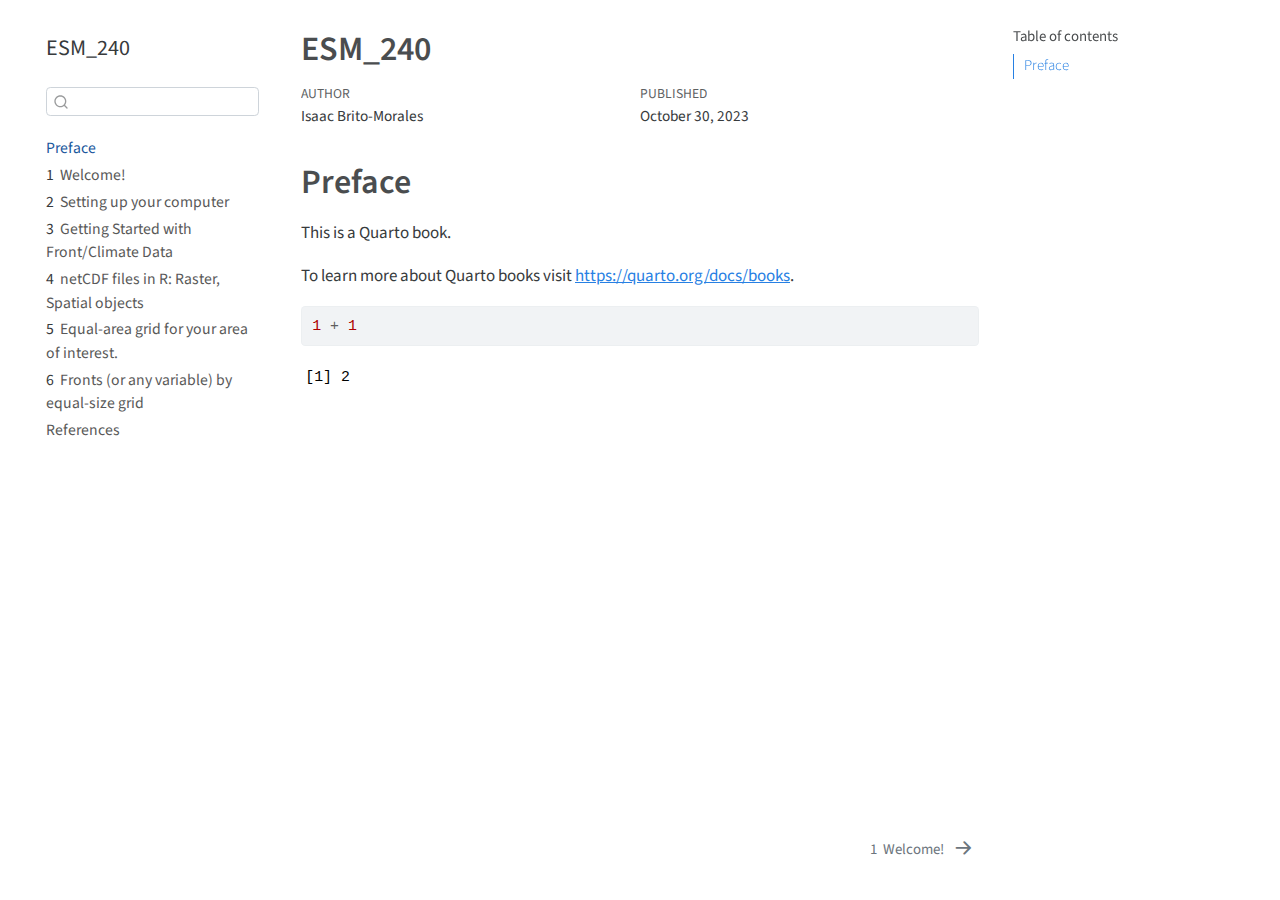
==== docs/index.html @ c665523d "first commit" ====
<!DOCTYPE html>
<html xmlns="http://www.w3.org/1999/xhtml" lang="en" xml:lang="en"><head>

<meta charset="utf-8">
<meta name="generator" content="quarto-1.3.353">

<meta name="viewport" content="width=device-width, initial-scale=1.0, user-scalable=yes">

<meta name="author" content="Isaac Brito-Morales">
<meta name="dcterms.date" content="2023-10-30">

<title>ESM_240</title>
<style>
code{white-space: pre-wrap;}
span.smallcaps{font-variant: small-caps;}
div.columns{display: flex; gap: min(4vw, 1.5em);}
div.column{flex: auto; overflow-x: auto;}
div.hanging-indent{margin-left: 1.5em; text-indent: -1.5em;}
ul.task-list{list-style: none;}
ul.task-list li input[type="checkbox"] {
  width: 0.8em;
  margin: 0 0.8em 0.2em -1em; /* quarto-specific, see https://github.com/quarto-dev/quarto-cli/issues/4556 */ 
  vertical-align: middle;
}
/* CSS for syntax highlighting */
pre > code.sourceCode { white-space: pre; position: relative; }
pre > code.sourceCode > span { display: inline-block; line-height: 1.25; }
pre > code.sourceCode > span:empty { height: 1.2em; }
.sourceCode { overflow: visible; }
code.sourceCode > span { color: inherit; text-decoration: inherit; }
div.sourceCode { margin: 1em 0; }
pre.sourceCode { margin: 0; }
@media screen {
div.sourceCode { overflow: auto; }
}
@media print {
pre > code.sourceCode { white-space: pre-wrap; }
pre > code.sourceCode > span { text-indent: -5em; padding-left: 5em; }
}
pre.numberSource code
  { counter-reset: source-line 0; }
pre.numberSource code > span
  { position: relative; left: -4em; counter-increment: source-line; }
pre.numberSource code > span > a:first-child::before
  { content: counter(source-line);
    position: relative; left: -1em; text-align: right; vertical-align: baseline;
    border: none; display: inline-block;
    -webkit-touch-callout: none; -webkit-user-select: none;
    -khtml-user-select: none; -moz-user-select: none;
    -ms-user-select: none; user-select: none;
    padding: 0 4px; width: 4em;
  }
pre.numberSource { margin-left: 3em;  padding-left: 4px; }
div.sourceCode
  {   }
@media screen {
pre > code.sourceCode > span > a:first-child::before { text-decoration: underline; }
}
</style>


<script src="site_libs/quarto-nav/quarto-nav.js"></script>
<script src="site_libs/quarto-nav/headroom.min.js"></script>
<script src="site_libs/clipboard/clipboard.min.js"></script>
<script src="site_libs/quarto-search/autocomplete.umd.js"></script>
<script src="site_libs/quarto-search/fuse.min.js"></script>
<script src="site_libs/quarto-search/quarto-search.js"></script>
<meta name="quarto:offset" content="./">
<link href="./01_preparation.html" rel="next">
<script src="site_libs/quarto-html/quarto.js"></script>
<script src="site_libs/quarto-html/popper.min.js"></script>
<script src="site_libs/quarto-html/tippy.umd.min.js"></script>
<script src="site_libs/quarto-html/anchor.min.js"></script>
<link href="site_libs/quarto-html/tippy.css" rel="stylesheet">
<link href="site_libs/quarto-html/quarto-syntax-highlighting.css" rel="stylesheet" id="quarto-text-highlighting-styles">
<script src="site_libs/bootstrap/bootstrap.min.js"></script>
<link href="site_libs/bootstrap/bootstrap-icons.css" rel="stylesheet">
<link href="site_libs/bootstrap/bootstrap.min.css" rel="stylesheet" id="quarto-bootstrap" data-mode="light">
<script id="quarto-search-options" type="application/json">{
  "location": "sidebar",
  "copy-button": false,
  "collapse-after": 3,
  "panel-placement": "start",
  "type": "textbox",
  "limit": 20,
  "language": {
    "search-no-results-text": "No results",
    "search-matching-documents-text": "matching documents",
    "search-copy-link-title": "Copy link to search",
    "search-hide-matches-text": "Hide additional matches",
    "search-more-match-text": "more match in this document",
    "search-more-matches-text": "more matches in this document",
    "search-clear-button-title": "Clear",
    "search-detached-cancel-button-title": "Cancel",
    "search-submit-button-title": "Submit"
  }
}</script>


</head>

<body class="nav-sidebar floating">

<div id="quarto-search-results"></div>
  <header id="quarto-header" class="headroom fixed-top">
  <nav class="quarto-secondary-nav">
    <div class="container-fluid d-flex">
      <button type="button" class="quarto-btn-toggle btn" data-bs-toggle="collapse" data-bs-target="#quarto-sidebar,#quarto-sidebar-glass" aria-controls="quarto-sidebar" aria-expanded="false" aria-label="Toggle sidebar navigation" onclick="if (window.quartoToggleHeadroom) { window.quartoToggleHeadroom(); }">
        <i class="bi bi-layout-text-sidebar-reverse"></i>
      </button>
      <nav class="quarto-page-breadcrumbs" aria-label="breadcrumb"><ol class="breadcrumb"><li class="breadcrumb-item"><a href="./index.html">Preface</a></li></ol></nav>
      <a class="flex-grow-1" role="button" data-bs-toggle="collapse" data-bs-target="#quarto-sidebar,#quarto-sidebar-glass" aria-controls="quarto-sidebar" aria-expanded="false" aria-label="Toggle sidebar navigation" onclick="if (window.quartoToggleHeadroom) { window.quartoToggleHeadroom(); }">      
      </a>
      <button type="button" class="btn quarto-search-button" aria-label="Search" onclick="window.quartoOpenSearch();">
        <i class="bi bi-search"></i>
      </button>
    </div>
  </nav>
</header>
<!-- content -->
<div id="quarto-content" class="quarto-container page-columns page-rows-contents page-layout-article">
<!-- sidebar -->
  <nav id="quarto-sidebar" class="sidebar collapse collapse-horizontal sidebar-navigation floating overflow-auto">
    <div class="pt-lg-2 mt-2 text-left sidebar-header">
    <div class="sidebar-title mb-0 py-0">
      <a href="./">ESM_240</a> 
    </div>
      </div>
        <div class="mt-2 flex-shrink-0 align-items-center">
        <div class="sidebar-search">
        <div id="quarto-search" class="" title="Search"></div>
        </div>
        </div>
    <div class="sidebar-menu-container"> 
    <ul class="list-unstyled mt-1">
        <li class="sidebar-item">
  <div class="sidebar-item-container"> 
  <a href="./index.html" class="sidebar-item-text sidebar-link active">
 <span class="menu-text">Preface</span></a>
  </div>
</li>
        <li class="sidebar-item">
  <div class="sidebar-item-container"> 
  <a href="./01_preparation.html" class="sidebar-item-text sidebar-link">
 <span class="menu-text"><span class="chapter-number">1</span>&nbsp; <span class="chapter-title">Welcome!</span></span></a>
  </div>
</li>
        <li class="sidebar-item">
  <div class="sidebar-item-container"> 
  <a href="./02_set_up.html" class="sidebar-item-text sidebar-link">
 <span class="menu-text"><span class="chapter-number">2</span>&nbsp; <span class="chapter-title">Setting up your computer</span></span></a>
  </div>
</li>
        <li class="sidebar-item">
  <div class="sidebar-item-container"> 
  <a href="./03_climate_data.html" class="sidebar-item-text sidebar-link">
 <span class="menu-text"><span class="chapter-number">3</span>&nbsp; <span class="chapter-title">Getting Started with Front/Climate Data</span></span></a>
  </div>
</li>
        <li class="sidebar-item">
  <div class="sidebar-item-container"> 
  <a href="./04_ncRaster.html" class="sidebar-item-text sidebar-link">
 <span class="menu-text"><span class="chapter-number">4</span>&nbsp; <span class="chapter-title">netCDF files in R: Raster, Spatial objects</span></span></a>
  </div>
</li>
        <li class="sidebar-item">
  <div class="sidebar-item-container"> 
  <a href="./05_equalGrid.html" class="sidebar-item-text sidebar-link">
 <span class="menu-text"><span class="chapter-number">5</span>&nbsp; <span class="chapter-title">Equal-area grid for your area of interest.</span></span></a>
  </div>
</li>
        <li class="sidebar-item">
  <div class="sidebar-item-container"> 
  <a href="./06_climatePUs.html" class="sidebar-item-text sidebar-link">
 <span class="menu-text"><span class="chapter-number">6</span>&nbsp; <span class="chapter-title">Fronts (or any variable) by equal-size grid</span></span></a>
  </div>
</li>
        <li class="sidebar-item">
  <div class="sidebar-item-container"> 
  <a href="./references.html" class="sidebar-item-text sidebar-link">
 <span class="menu-text">References</span></a>
  </div>
</li>
    </ul>
    </div>
</nav>
<div id="quarto-sidebar-glass" data-bs-toggle="collapse" data-bs-target="#quarto-sidebar,#quarto-sidebar-glass"></div>
<!-- margin-sidebar -->
    <div id="quarto-margin-sidebar" class="sidebar margin-sidebar">
        <nav id="TOC" role="doc-toc" class="toc-active">
    <h2 id="toc-title">Table of contents</h2>
   
  <ul>
  <li><a href="#preface" id="toc-preface" class="nav-link active" data-scroll-target="#preface">Preface</a></li>
  </ul>
</nav>
    </div>
<!-- main -->
<main class="content" id="quarto-document-content">

<header id="title-block-header" class="quarto-title-block default">
<div class="quarto-title">
<h1 class="title">ESM_240</h1>
</div>



<div class="quarto-title-meta">

    <div>
    <div class="quarto-title-meta-heading">Author</div>
    <div class="quarto-title-meta-contents">
             <p>Isaac Brito-Morales </p>
          </div>
  </div>
    
    <div>
    <div class="quarto-title-meta-heading">Published</div>
    <div class="quarto-title-meta-contents">
      <p class="date">October 30, 2023</p>
    </div>
  </div>
  
    
  </div>
  

</header>

<section id="preface" class="level1 unnumbered">
<h1 class="unnumbered">Preface</h1>
<p>This is a Quarto book.</p>
<p>To learn more about Quarto books visit <a href="https://quarto.org/docs/books" class="uri">https://quarto.org/docs/books</a>.</p>
<div class="cell">
<div class="sourceCode cell-code" id="cb1"><pre class="sourceCode r code-with-copy"><code class="sourceCode r"><span id="cb1-1"><a href="#cb1-1" aria-hidden="true" tabindex="-1"></a><span class="dv">1</span> <span class="sc">+</span> <span class="dv">1</span></span></code><button title="Copy to Clipboard" class="code-copy-button"><i class="bi"></i></button></pre></div>
<div class="cell-output cell-output-stdout">
<pre><code>[1] 2</code></pre>
</div>
</div>


</section>

</main> <!-- /main -->
<script id="quarto-html-after-body" type="application/javascript">
window.document.addEventListener("DOMContentLoaded", function (event) {
  const toggleBodyColorMode = (bsSheetEl) => {
    const mode = bsSheetEl.getAttribute("data-mode");
    const bodyEl = window.document.querySelector("body");
    if (mode === "dark") {
      bodyEl.classList.add("quarto-dark");
      bodyEl.classList.remove("quarto-light");
    } else {
      bodyEl.classList.add("quarto-light");
      bodyEl.classList.remove("quarto-dark");
    }
  }
  const toggleBodyColorPrimary = () => {
    const bsSheetEl = window.document.querySelector("link#quarto-bootstrap");
    if (bsSheetEl) {
      toggleBodyColorMode(bsSheetEl);
    }
  }
  toggleBodyColorPrimary();  
  const icon = "";
  const anchorJS = new window.AnchorJS();
  anchorJS.options = {
    placement: 'right',
    icon: icon
  };
  anchorJS.add('.anchored');
  const isCodeAnnotation = (el) => {
    for (const clz of el.classList) {
      if (clz.startsWith('code-annotation-')) {                     
        return true;
      }
    }
    return false;
  }
  const clipboard = new window.ClipboardJS('.code-copy-button', {
    text: function(trigger) {
      const codeEl = trigger.previousElementSibling.cloneNode(true);
      for (const childEl of codeEl.children) {
        if (isCodeAnnotation(childEl)) {
          childEl.remove();
        }
      }
      return codeEl.innerText;
    }
  });
  clipboard.on('success', function(e) {
    // button target
    const button = e.trigger;
    // don't keep focus
    button.blur();
    // flash "checked"
    button.classList.add('code-copy-button-checked');
    var currentTitle = button.getAttribute("title");
    button.setAttribute("title", "Copied!");
    let tooltip;
    if (window.bootstrap) {
      button.setAttribute("data-bs-toggle", "tooltip");
      button.setAttribute("data-bs-placement", "left");
      button.setAttribute("data-bs-title", "Copied!");
      tooltip = new bootstrap.Tooltip(button, 
        { trigger: "manual", 
          customClass: "code-copy-button-tooltip",
          offset: [0, -8]});
      tooltip.show();    
    }
    setTimeout(function() {
      if (tooltip) {
        tooltip.hide();
        button.removeAttribute("data-bs-title");
        button.removeAttribute("data-bs-toggle");
        button.removeAttribute("data-bs-placement");
      }
      button.setAttribute("title", currentTitle);
      button.classList.remove('code-copy-button-checked');
    }, 1000);
    // clear code selection
    e.clearSelection();
  });
  function tippyHover(el, contentFn) {
    const config = {
      allowHTML: true,
      content: contentFn,
      maxWidth: 500,
      delay: 100,
      arrow: false,
      appendTo: function(el) {
          return el.parentElement;
      },
      interactive: true,
      interactiveBorder: 10,
      theme: 'quarto',
      placement: 'bottom-start'
    };
    window.tippy(el, config); 
  }
  const noterefs = window.document.querySelectorAll('a[role="doc-noteref"]');
  for (var i=0; i<noterefs.length; i++) {
    const ref = noterefs[i];
    tippyHover(ref, function() {
      // use id or data attribute instead here
      let href = ref.getAttribute('data-footnote-href') || ref.getAttribute('href');
      try { href = new URL(href).hash; } catch {}
      const id = href.replace(/^#\/?/, "");
      const note = window.document.getElementById(id);
      return note.innerHTML;
    });
  }
      let selectedAnnoteEl;
      const selectorForAnnotation = ( cell, annotation) => {
        let cellAttr = 'data-code-cell="' + cell + '"';
        let lineAttr = 'data-code-annotation="' +  annotation + '"';
        const selector = 'span[' + cellAttr + '][' + lineAttr + ']';
        return selector;
      }
      const selectCodeLines = (annoteEl) => {
        const doc = window.document;
        const targetCell = annoteEl.getAttribute("data-target-cell");
        const targetAnnotation = annoteEl.getAttribute("data-target-annotation");
        const annoteSpan = window.document.querySelector(selectorForAnnotation(targetCell, targetAnnotation));
        const lines = annoteSpan.getAttribute("data-code-lines").split(",");
        const lineIds = lines.map((line) => {
          return targetCell + "-" + line;
        })
        let top = null;
        let height = null;
        let parent = null;
        if (lineIds.length > 0) {
            //compute the position of the single el (top and bottom and make a div)
            const el = window.document.getElementById(lineIds[0]);
            top = el.offsetTop;
            height = el.offsetHeight;
            parent = el.parentElement.parentElement;
          if (lineIds.length > 1) {
            const lastEl = window.document.getElementById(lineIds[lineIds.length - 1]);
            const bottom = lastEl.offsetTop + lastEl.offsetHeight;
            height = bottom - top;
          }
          if (top !== null && height !== null && parent !== null) {
            // cook up a div (if necessary) and position it 
            let div = window.document.getElementById("code-annotation-line-highlight");
            if (div === null) {
              div = window.document.createElement("div");
              div.setAttribute("id", "code-annotation-line-highlight");
              div.style.position = 'absolute';
              parent.appendChild(div);
            }
            div.style.top = top - 2 + "px";
            div.style.height = height + 4 + "px";
            let gutterDiv = window.document.getElementById("code-annotation-line-highlight-gutter");
            if (gutterDiv === null) {
              gutterDiv = window.document.createElement("div");
              gutterDiv.setAttribute("id", "code-annotation-line-highlight-gutter");
              gutterDiv.style.position = 'absolute';
              const codeCell = window.document.getElementById(targetCell);
              const gutter = codeCell.querySelector('.code-annotation-gutter');
              gutter.appendChild(gutterDiv);
            }
            gutterDiv.style.top = top - 2 + "px";
            gutterDiv.style.height = height + 4 + "px";
          }
          selectedAnnoteEl = annoteEl;
        }
      };
      const unselectCodeLines = () => {
        const elementsIds = ["code-annotation-line-highlight", "code-annotation-line-highlight-gutter"];
        elementsIds.forEach((elId) => {
          const div = window.document.getElementById(elId);
          if (div) {
            div.remove();
          }
        });
        selectedAnnoteEl = undefined;
      };
      // Attach click handler to the DT
      const annoteDls = window.document.querySelectorAll('dt[data-target-cell]');
      for (const annoteDlNode of annoteDls) {
        annoteDlNode.addEventListener('click', (event) => {
          const clickedEl = event.target;
          if (clickedEl !== selectedAnnoteEl) {
            unselectCodeLines();
            const activeEl = window.document.querySelector('dt[data-target-cell].code-annotation-active');
            if (activeEl) {
              activeEl.classList.remove('code-annotation-active');
            }
            selectCodeLines(clickedEl);
            clickedEl.classList.add('code-annotation-active');
          } else {
            // Unselect the line
            unselectCodeLines();
            clickedEl.classList.remove('code-annotation-active');
          }
        });
      }
  const findCites = (el) => {
    const parentEl = el.parentElement;
    if (parentEl) {
      const cites = parentEl.dataset.cites;
      if (cites) {
        return {
          el,
          cites: cites.split(' ')
        };
      } else {
        return findCites(el.parentElement)
      }
    } else {
      return undefined;
    }
  };
  var bibliorefs = window.document.querySelectorAll('a[role="doc-biblioref"]');
  for (var i=0; i<bibliorefs.length; i++) {
    const ref = bibliorefs[i];
    const citeInfo = findCites(ref);
    if (citeInfo) {
      tippyHover(citeInfo.el, function() {
        var popup = window.document.createElement('div');
        citeInfo.cites.forEach(function(cite) {
          var citeDiv = window.document.createElement('div');
          citeDiv.classList.add('hanging-indent');
          citeDiv.classList.add('csl-entry');
          var biblioDiv = window.document.getElementById('ref-' + cite);
          if (biblioDiv) {
            citeDiv.innerHTML = biblioDiv.innerHTML;
          }
          popup.appendChild(citeDiv);
        });
        return popup.innerHTML;
      });
    }
  }
});
</script>
<nav class="page-navigation">
  <div class="nav-page nav-page-previous">
  </div>
  <div class="nav-page nav-page-next">
      <a href="./01_preparation.html" class="pagination-link">
        <span class="nav-page-text"><span class="chapter-number">1</span>&nbsp; <span class="chapter-title">Welcome!</span></span> <i class="bi bi-arrow-right-short"></i>
      </a>
  </div>
</nav>
</div> <!-- /content -->



</body></html>
---- docs/site_libs/quarto-html/tippy.css ----
.tippy-box[data-animation=fade][data-state=hidden]{opacity:0}[data-tippy-root]{max-width:calc(100vw - 10px)}.tippy-box{position:relative;background-color:#333;color:#fff;border-radius:4px;font-size:14px;line-height:1.4;white-space:normal;outline:0;transition-property:transform,visibility,opacity}.tippy-box[data-placement^=top]>.tippy-arrow{bottom:0}.tippy-box[data-placement^=top]>.tippy-arrow:before{bottom:-7px;left:0;border-width:8px 8px 0;border-top-color:initial;transform-origin:center top}.tippy-box[data-placement^=bottom]>.tippy-arrow{top:0}.tippy-box[data-placement^=bottom]>.tippy-arrow:before{top:-7px;left:0;border-width:0 8px 8px;border-bottom-color:initial;transform-origin:center bottom}.tippy-box[data-placement^=left]>.tippy-arrow{right:0}.tippy-box[data-placement^=left]>.tippy-arrow:before{border-width:8px 0 8px 8px;border-left-color:initial;right:-7px;transform-origin:center left}.tippy-box[data-placement^=right]>.tippy-arrow{left:0}.tippy-box[data-placement^=right]>.tippy-arrow:before{left:-7px;border-width:8px 8px 8px 0;border-right-color:initial;transform-origin:center right}.tippy-box[data-inertia][data-state=visible]{transition-timing-function:cubic-bezier(.54,1.5,.38,1.11)}.tippy-arrow{width:16px;height:16px;color:#333}.tippy-arrow:before{content:"";position:absolute;border-color:transparent;border-style:solid}.tippy-content{position:relative;padding:5px 9px;z-index:1}
---- docs/site_libs/quarto-html/quarto-syntax-highlighting.css ----
/* quarto syntax highlight colors */
:root {
  --quarto-hl-ot-color: #003B4F;
  --quarto-hl-at-color: #657422;
  --quarto-hl-ss-color: #20794D;
  --quarto-hl-an-color: #5E5E5E;
  --quarto-hl-fu-color: #4758AB;
  --quarto-hl-st-color: #20794D;
  --quarto-hl-cf-color: #003B4F;
  --quarto-hl-op-color: #5E5E5E;
  --quarto-hl-er-color: #AD0000;
  --quarto-hl-bn-color: #AD0000;
  --quarto-hl-al-color: #AD0000;
  --quarto-hl-va-color: #111111;
  --quarto-hl-bu-color: inherit;
  --quarto-hl-ex-color: inherit;
  --quarto-hl-pp-color: #AD0000;
  --quarto-hl-in-color: #5E5E5E;
  --quarto-hl-vs-color: #20794D;
  --quarto-hl-wa-color: #5E5E5E;
  --quarto-hl-do-color: #5E5E5E;
  --quarto-hl-im-color: #00769E;
  --quarto-hl-ch-color: #20794D;
  --quarto-hl-dt-color: #AD0000;
  --quarto-hl-fl-color: #AD0000;
  --quarto-hl-co-color: #5E5E5E;
  --quarto-hl-cv-color: #5E5E5E;
  --quarto-hl-cn-color: #8f5902;
  --quarto-hl-sc-color: #5E5E5E;
  --quarto-hl-dv-color: #AD0000;
  --quarto-hl-kw-color: #003B4F;
}

/* other quarto variables */
:root {
  --quarto-font-monospace: SFMono-Regular, Menlo, Monaco, Consolas, "Liberation Mono", "Courier New", monospace;
}

pre > code.sourceCode > span {
  color: #003B4F;
}

code span {
  color: #003B4F;
}

code.sourceCode > span {
  color: #003B4F;
}

div.sourceCode,
div.sourceCode pre.sourceCode {
  color: #003B4F;
}

code span.ot {
  color: #003B4F;
  font-style: inherit;
}

code span.at {
  color: #657422;
  font-style: inherit;
}

code span.ss {
  color: #20794D;
  font-style: inherit;
}

code span.an {
  color: #5E5E5E;
  font-style: inherit;
}

code span.fu {
  color: #4758AB;
  font-style: inherit;
}

code span.st {
  color: #20794D;
  font-style: inherit;
}

code span.cf {
  color: #003B4F;
  font-style: inherit;
}

code span.op {
  color: #5E5E5E;
  font-style: inherit;
}

code span.er {
  color: #AD0000;
  font-style: inherit;
}

code span.bn {
  color: #AD0000;
  font-style: inherit;
}

code span.al {
  color: #AD0000;
  font-style: inherit;
}

code span.va {
  color: #111111;
  font-style: inherit;
}

code span.bu {
  font-style: inherit;
}

code span.ex {
  font-style: inherit;
}

code span.pp {
  color: #AD0000;
  font-style: inherit;
}

code span.in {
  color: #5E5E5E;
  font-style: inherit;
}

code span.vs {
  color: #20794D;
  font-style: inherit;
}

code span.wa {
  color: #5E5E5E;
  font-style: italic;
}

code span.do {
  color: #5E5E5E;
  font-style: italic;
}

code span.im {
  color: #00769E;
  font-style: inherit;
}

code span.ch {
  color: #20794D;
  font-style: inherit;
}

code span.dt {
  color: #AD0000;
  font-style: inherit;
}

code span.fl {
  color: #AD0000;
  font-style: inherit;
}

code span.co {
  color: #5E5E5E;
  font-style: inherit;
}

code span.cv {
  color: #5E5E5E;
  font-style: italic;
}

code span.cn {
  color: #8f5902;
  font-style: inherit;
}

code span.sc {
  color: #5E5E5E;
  font-style: inherit;
}

code span.dv {
  color: #AD0000;
  font-style: inherit;
}

code span.kw {
  color: #003B4F;
  font-style: inherit;
}

.prevent-inlining {
  content: "</";
}

/*# sourceMappingURL=debc5d5d77c3f9108843748ff7464032.css.map */
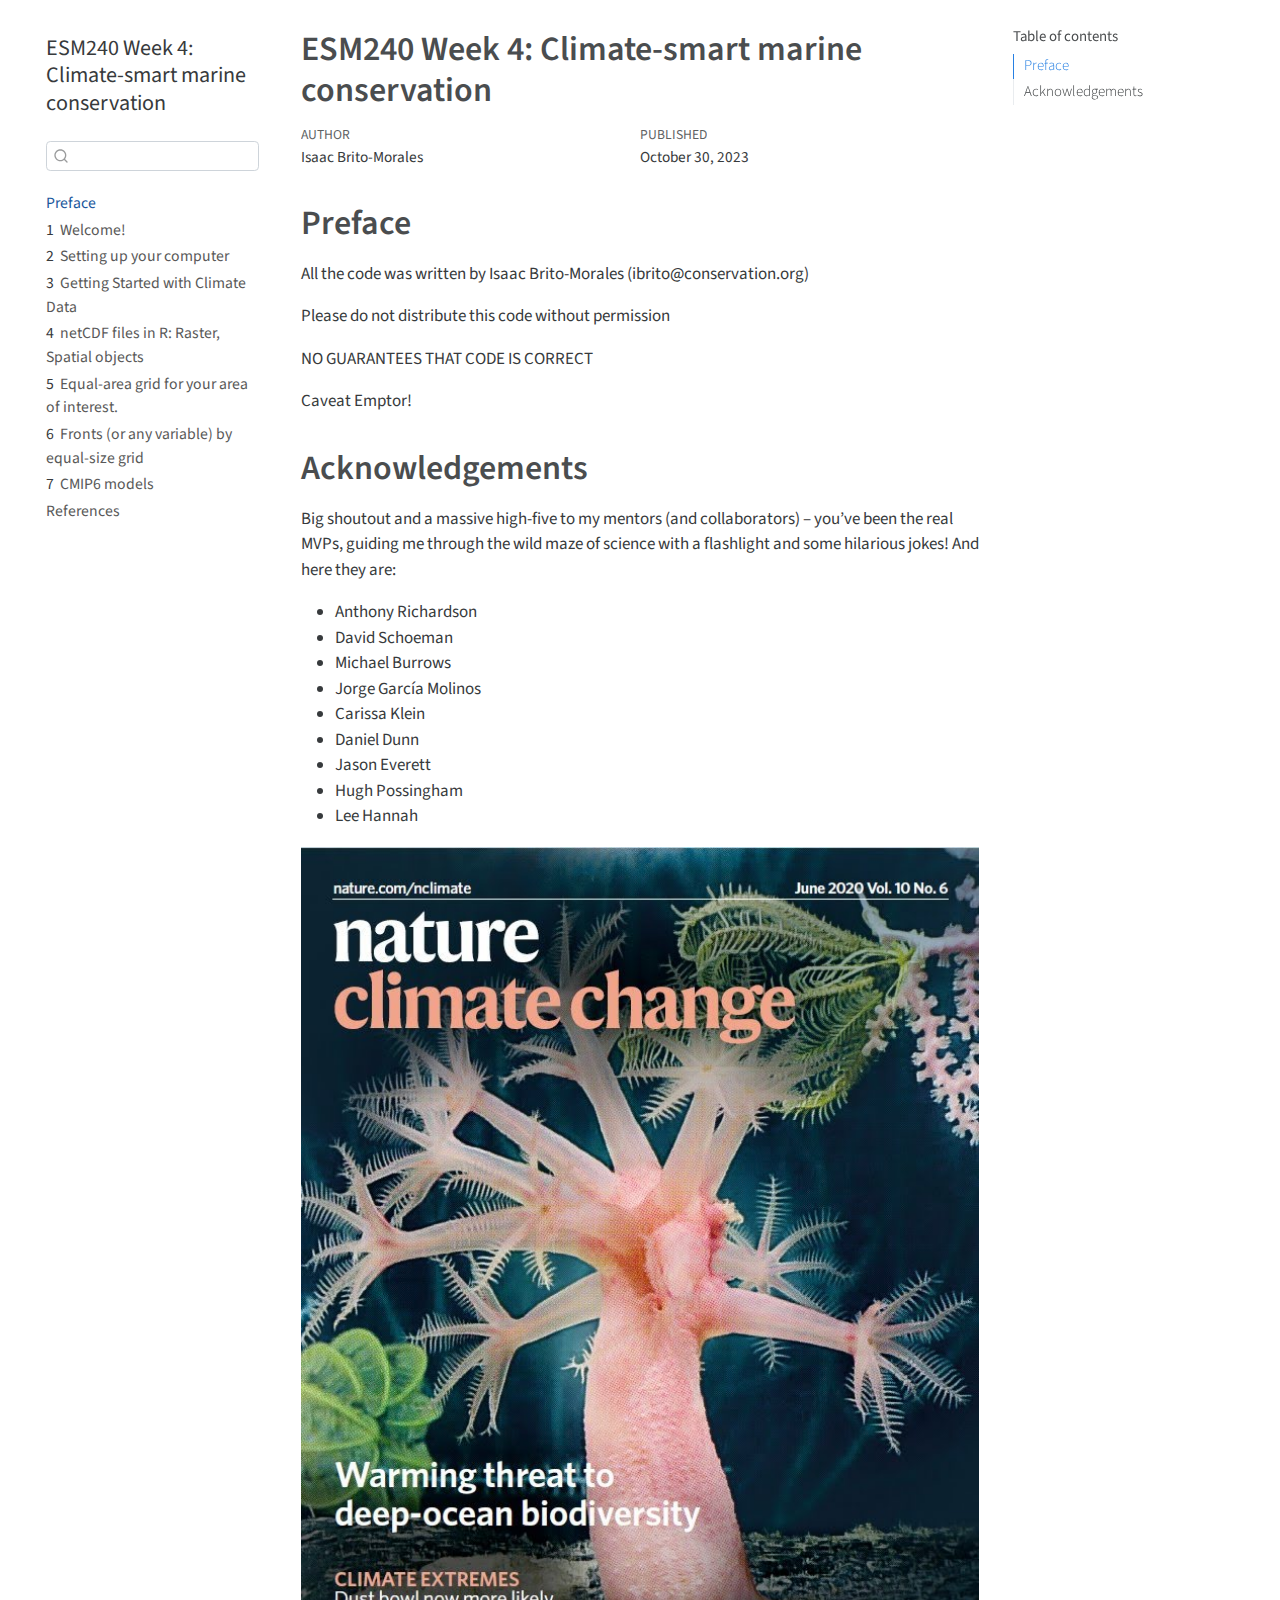
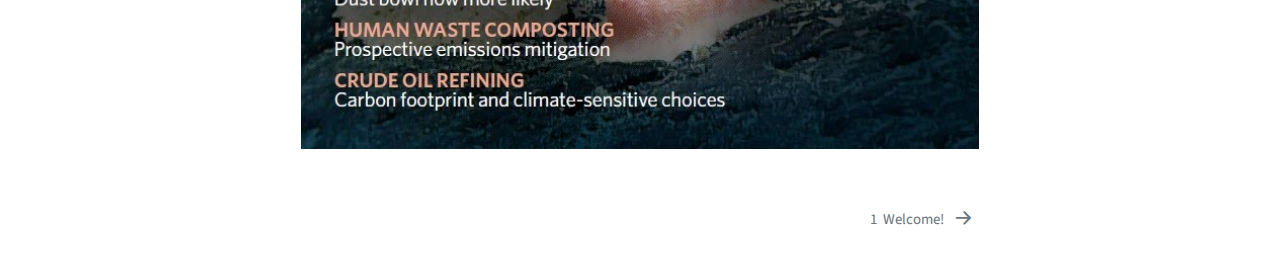
==== commit fdb358e8: "adding new info material" ====
--- a/docs/index.html
+++ b/docs/index.html
@@ -9,7 +9,7 @@
 <meta name="author" content="Isaac Brito-Morales">
 <meta name="dcterms.date" content="2023-10-30">
 
-<title>ESM_240</title>
+<title>ESM240 Week 4: Climate-smart marine conservation</title>
 <style>
 code{white-space: pre-wrap;}
 span.smallcaps{font-variant: small-caps;}
@@ -21,40 +21,6 @@
   width: 0.8em;
   margin: 0 0.8em 0.2em -1em; /* quarto-specific, see https://github.com/quarto-dev/quarto-cli/issues/4556 */ 
   vertical-align: middle;
-}
-/* CSS for syntax highlighting */
-pre > code.sourceCode { white-space: pre; position: relative; }
-pre > code.sourceCode > span { display: inline-block; line-height: 1.25; }
-pre > code.sourceCode > span:empty { height: 1.2em; }
-.sourceCode { overflow: visible; }
-code.sourceCode > span { color: inherit; text-decoration: inherit; }
-div.sourceCode { margin: 1em 0; }
-pre.sourceCode { margin: 0; }
-@media screen {
-div.sourceCode { overflow: auto; }
-}
-@media print {
-pre > code.sourceCode { white-space: pre-wrap; }
-pre > code.sourceCode > span { text-indent: -5em; padding-left: 5em; }
-}
-pre.numberSource code
-  { counter-reset: source-line 0; }
-pre.numberSource code > span
-  { position: relative; left: -4em; counter-increment: source-line; }
-pre.numberSource code > span > a:first-child::before
-  { content: counter(source-line);
-    position: relative; left: -1em; text-align: right; vertical-align: baseline;
-    border: none; display: inline-block;
-    -webkit-touch-callout: none; -webkit-user-select: none;
-    -khtml-user-select: none; -moz-user-select: none;
-    -ms-user-select: none; user-select: none;
-    padding: 0 4px; width: 4em;
-  }
-pre.numberSource { margin-left: 3em;  padding-left: 4px; }
-div.sourceCode
-  {   }
-@media screen {
-pre > code.sourceCode > span > a:first-child::before { text-decoration: underline; }
 }
 </style>
 
@@ -123,7 +89,7 @@
   <nav id="quarto-sidebar" class="sidebar collapse collapse-horizontal sidebar-navigation floating overflow-auto">
     <div class="pt-lg-2 mt-2 text-left sidebar-header">
     <div class="sidebar-title mb-0 py-0">
-      <a href="./">ESM_240</a> 
+      <a href="./">ESM240 Week 4: Climate-smart marine conservation</a> 
     </div>
       </div>
         <div class="mt-2 flex-shrink-0 align-items-center">
@@ -154,7 +120,7 @@
         <li class="sidebar-item">
   <div class="sidebar-item-container"> 
   <a href="./03_climate_data.html" class="sidebar-item-text sidebar-link">
- <span class="menu-text"><span class="chapter-number">3</span>&nbsp; <span class="chapter-title">Getting Started with Front/Climate Data</span></span></a>
+ <span class="menu-text"><span class="chapter-number">3</span>&nbsp; <span class="chapter-title">Getting Started with Climate Data</span></span></a>
   </div>
 </li>
         <li class="sidebar-item">
@@ -173,6 +139,12 @@
   <div class="sidebar-item-container"> 
   <a href="./06_climatePUs.html" class="sidebar-item-text sidebar-link">
  <span class="menu-text"><span class="chapter-number">6</span>&nbsp; <span class="chapter-title">Fronts (or any variable) by equal-size grid</span></span></a>
+  </div>
+</li>
+        <li class="sidebar-item">
+  <div class="sidebar-item-container"> 
+  <a href="./07_cmip6_models.html" class="sidebar-item-text sidebar-link">
+ <span class="menu-text"><span class="chapter-number">7</span>&nbsp; <span class="chapter-title">CMIP6 models</span></span></a>
   </div>
 </li>
         <li class="sidebar-item">
@@ -192,6 +164,7 @@
    
   <ul>
   <li><a href="#preface" id="toc-preface" class="nav-link active" data-scroll-target="#preface">Preface</a></li>
+  <li><a href="#acknowledgements" id="toc-acknowledgements" class="nav-link" data-scroll-target="#acknowledgements">Acknowledgements</a></li>
   </ul>
 </nav>
     </div>
@@ -200,7 +173,7 @@
 
 <header id="title-block-header" class="quarto-title-block default">
 <div class="quarto-title">
-<h1 class="title">ESM_240</h1>
+<h1 class="title">ESM240 Week 4: Climate-smart marine conservation</h1>
 </div>
 
 
@@ -229,12 +202,28 @@
 
 <section id="preface" class="level1 unnumbered">
 <h1 class="unnumbered">Preface</h1>
-<p>This is a Quarto book.</p>
-<p>To learn more about Quarto books visit <a href="https://quarto.org/docs/books" class="uri">https://quarto.org/docs/books</a>.</p>
+<p>All the code was written by Isaac Brito-Morales (ibrito@conservation.org)</p>
+<p>Please do not distribute this code without permission</p>
+<p>NO GUARANTEES THAT CODE IS CORRECT</p>
+<p>Caveat Emptor!</p>
+</section>
+<section id="acknowledgements" class="level1">
+<h1>Acknowledgements</h1>
+<p>Big shoutout and a massive high-five to my mentors (and collaborators) – you’ve been the real MVPs, guiding me through the wild maze of science with a flashlight and some hilarious jokes! And here they are:</p>
+<ul>
+<li>Anthony Richardson</li>
+<li>David Schoeman</li>
+<li>Michael Burrows</li>
+<li>Jorge García Molinos</li>
+<li>Carissa Klein</li>
+<li>Daniel Dunn</li>
+<li>Jason Everett</li>
+<li>Hugh Possingham</li>
+<li>Lee Hannah</li>
+</ul>
 <div class="cell">
-<div class="sourceCode cell-code" id="cb1"><pre class="sourceCode r code-with-copy"><code class="sourceCode r"><span id="cb1-1"><a href="#cb1-1" aria-hidden="true" tabindex="-1"></a><span class="dv">1</span> <span class="sc">+</span> <span class="dv">1</span></span></code><button title="Copy to Clipboard" class="code-copy-button"><i class="bi"></i></button></pre></div>
-<div class="cell-output cell-output-stdout">
-<pre><code>[1] 2</code></pre>
+<div class="cell-output-display">
+<p><img src="images/NCC_cover.JPG" class="img-fluid" style="width:100.0%"></p>
 </div>
 </div>
 
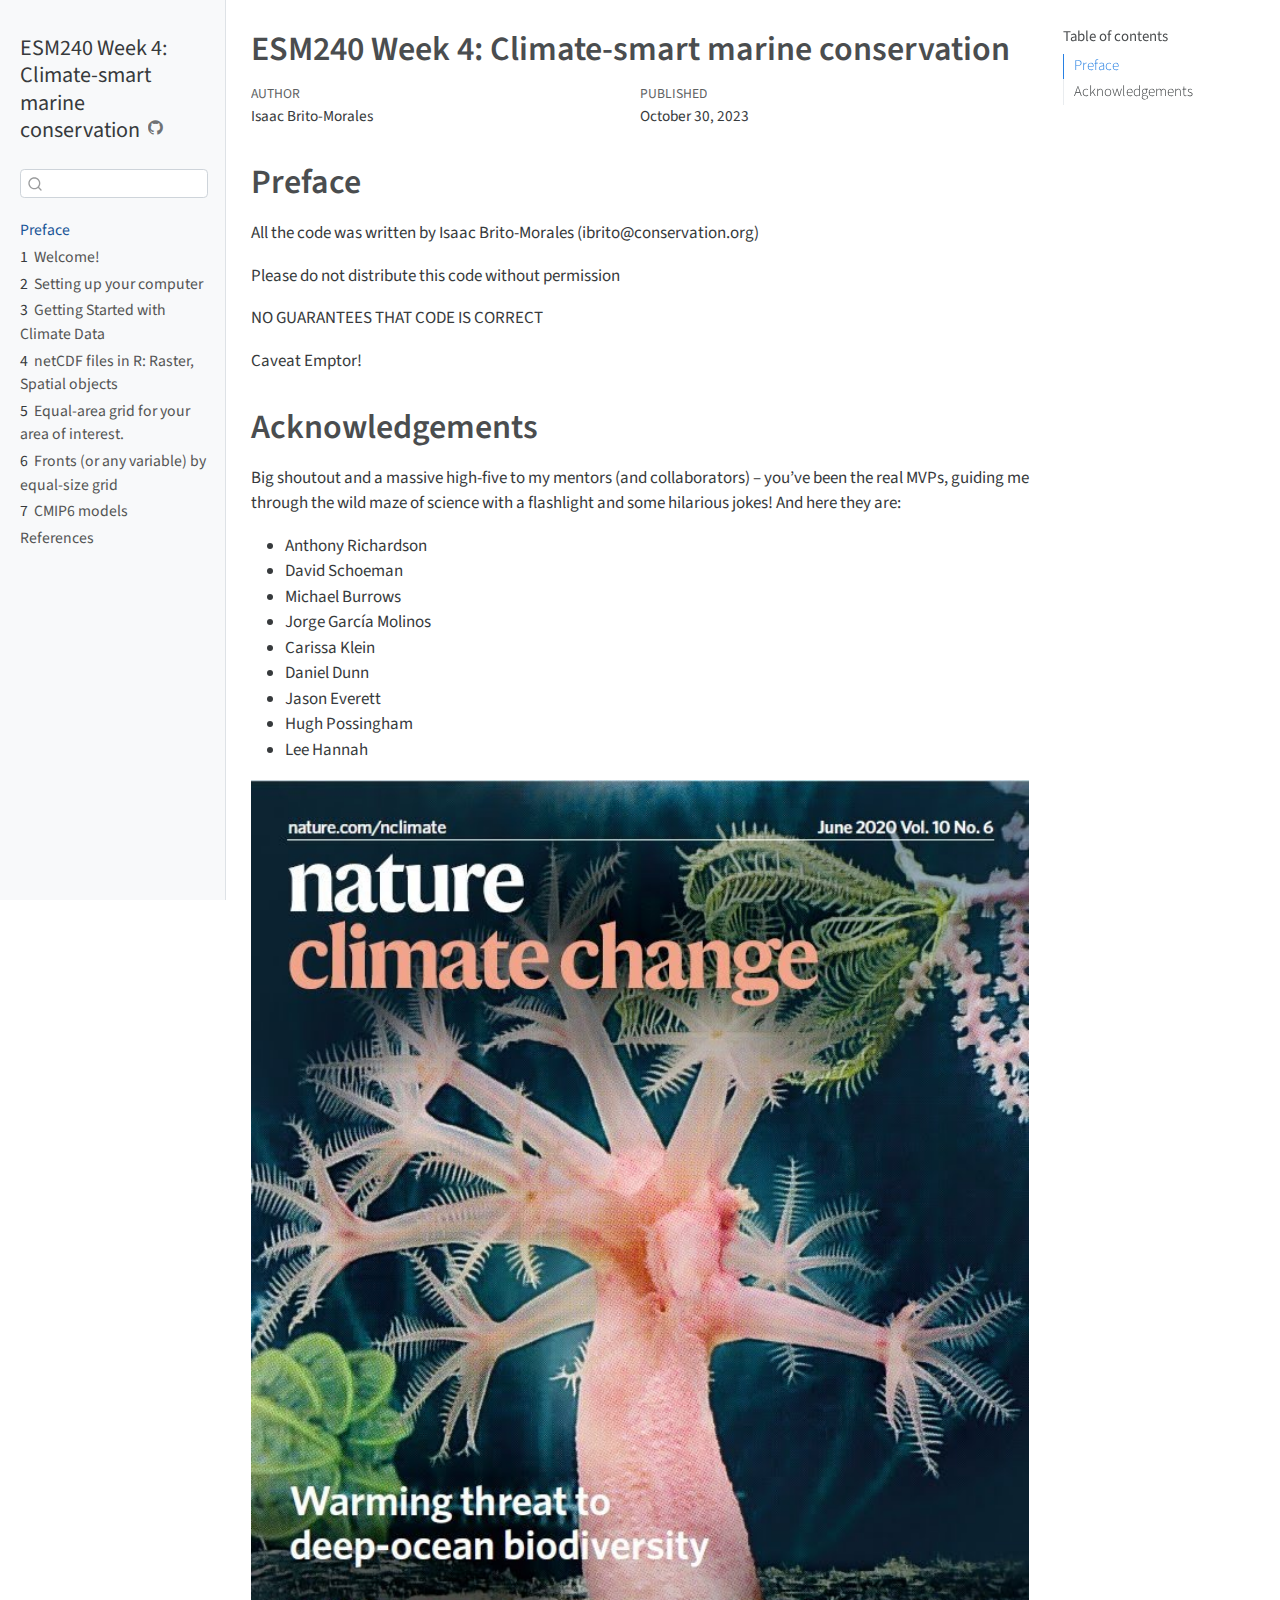
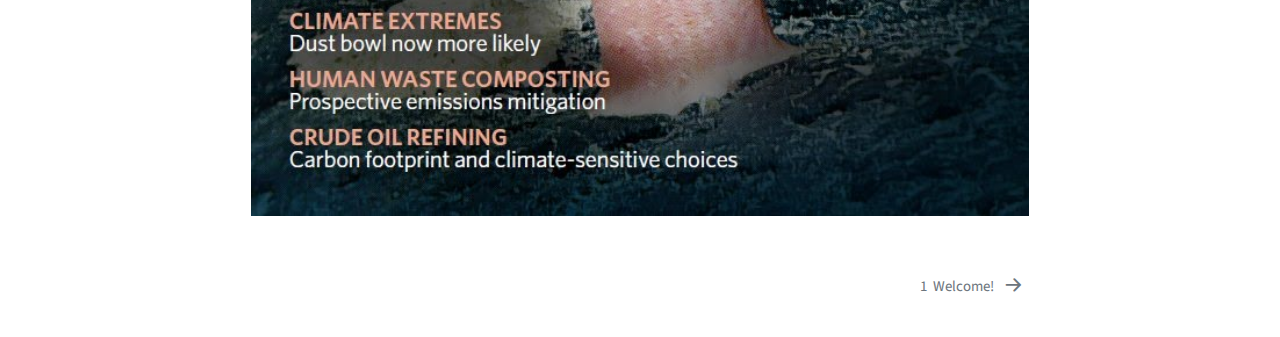
==== commit 788b83aa: "adding info" ====
--- a/docs/index.html
+++ b/docs/index.html
@@ -61,11 +61,12 @@
     "search-submit-button-title": "Submit"
   }
 }</script>
+<script async="" src="https://hypothes.is/embed.js"></script>
 
 
 </head>
 
-<body class="nav-sidebar floating">
+<body class="nav-sidebar docked">
 
 <div id="quarto-search-results"></div>
   <header id="quarto-header" class="headroom fixed-top">
@@ -86,10 +87,13 @@
 <!-- content -->
 <div id="quarto-content" class="quarto-container page-columns page-rows-contents page-layout-article">
 <!-- sidebar -->
-  <nav id="quarto-sidebar" class="sidebar collapse collapse-horizontal sidebar-navigation floating overflow-auto">
+  <nav id="quarto-sidebar" class="sidebar collapse collapse-horizontal sidebar-navigation docked overflow-auto">
     <div class="pt-lg-2 mt-2 text-left sidebar-header">
     <div class="sidebar-title mb-0 py-0">
       <a href="./">ESM240 Week 4: Climate-smart marine conservation</a> 
+        <div class="sidebar-tools-main">
+    <a href="https://github.com/IsaakBM/ESM_240" title="Source Code" class="quarto-navigation-tool px-1" aria-label="Source Code"><i class="bi bi-github"></i></a>
+</div>
     </div>
       </div>
         <div class="mt-2 flex-shrink-0 align-items-center">
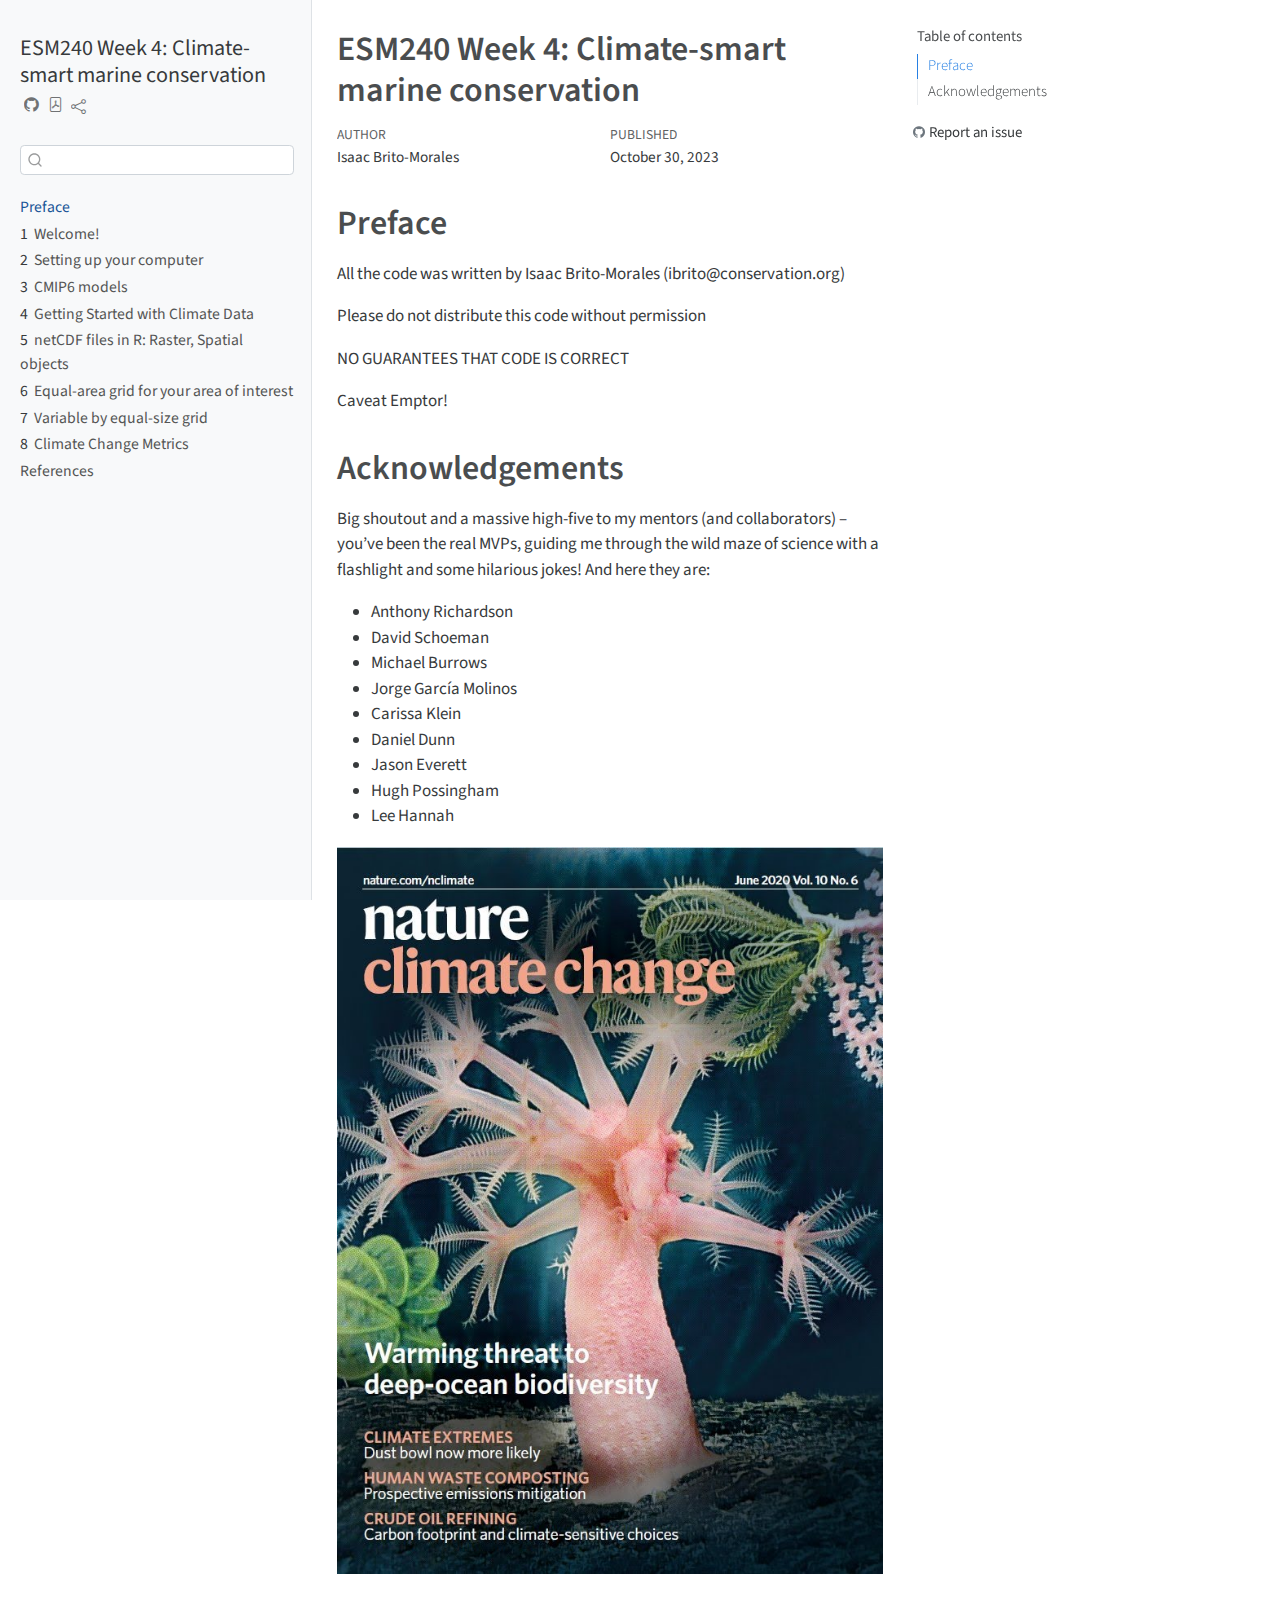
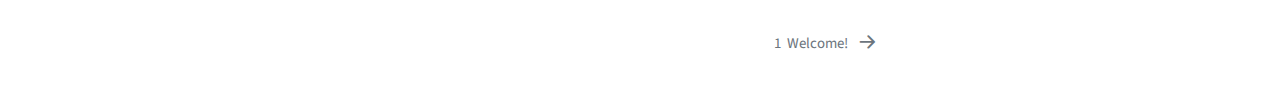
==== commit 2120c94f: "minor bug fixed" ====
--- a/docs/index.html
+++ b/docs/index.html
@@ -91,8 +91,26 @@
     <div class="pt-lg-2 mt-2 text-left sidebar-header">
     <div class="sidebar-title mb-0 py-0">
       <a href="./">ESM240 Week 4: Climate-smart marine conservation</a> 
-        <div class="sidebar-tools-main">
+        <div class="sidebar-tools-main tools-wide">
     <a href="https://github.com/IsaakBM/ESM_240" title="Source Code" class="quarto-navigation-tool px-1" aria-label="Source Code"><i class="bi bi-github"></i></a>
+    <a href="./ESM240-Week-4--Climate-smart-marine-conservation.pdf" title="Download PDF" class="quarto-navigation-tool px-1" aria-label="Download PDF"><i class="bi bi-file-pdf"></i></a>
+    <div class="dropdown">
+      <a href="" title="Share" id="quarto-navigation-tool-dropdown-0" class="quarto-navigation-tool dropdown-toggle px-1" data-bs-toggle="dropdown" aria-expanded="false" aria-label="Share"><i class="bi bi-share"></i></a>
+      <ul class="dropdown-menu" aria-labelledby="quarto-navigation-tool-dropdown-0">
+          <li>
+            <a class="dropdown-item sidebar-tools-main-item" href="https://twitter.com/intent/tweet?url=|url|">
+              <i class="bi bi-bi-twitter pe-1"></i>
+            Twitter
+            </a>
+          </li>
+          <li>
+            <a class="dropdown-item sidebar-tools-main-item" href="https://www.facebook.com/sharer/sharer.php?u=|url|">
+              <i class="bi bi-bi-facebook pe-1"></i>
+            Facebook
+            </a>
+          </li>
+      </ul>
+    </div>
 </div>
     </div>
       </div>
@@ -123,32 +141,38 @@
 </li>
         <li class="sidebar-item">
   <div class="sidebar-item-container"> 
-  <a href="./03_climate_data.html" class="sidebar-item-text sidebar-link">
- <span class="menu-text"><span class="chapter-number">3</span>&nbsp; <span class="chapter-title">Getting Started with Climate Data</span></span></a>
-  </div>
-</li>
-        <li class="sidebar-item">
-  <div class="sidebar-item-container"> 
-  <a href="./04_ncRaster.html" class="sidebar-item-text sidebar-link">
- <span class="menu-text"><span class="chapter-number">4</span>&nbsp; <span class="chapter-title">netCDF files in R: Raster, Spatial objects</span></span></a>
-  </div>
-</li>
-        <li class="sidebar-item">
-  <div class="sidebar-item-container"> 
-  <a href="./05_equalGrid.html" class="sidebar-item-text sidebar-link">
- <span class="menu-text"><span class="chapter-number">5</span>&nbsp; <span class="chapter-title">Equal-area grid for your area of interest.</span></span></a>
-  </div>
-</li>
-        <li class="sidebar-item">
-  <div class="sidebar-item-container"> 
-  <a href="./06_climatePUs.html" class="sidebar-item-text sidebar-link">
- <span class="menu-text"><span class="chapter-number">6</span>&nbsp; <span class="chapter-title">Fronts (or any variable) by equal-size grid</span></span></a>
-  </div>
-</li>
-        <li class="sidebar-item">
-  <div class="sidebar-item-container"> 
-  <a href="./07_cmip6_models.html" class="sidebar-item-text sidebar-link">
- <span class="menu-text"><span class="chapter-number">7</span>&nbsp; <span class="chapter-title">CMIP6 models</span></span></a>
+  <a href="./03_cmip6_models.html" class="sidebar-item-text sidebar-link">
+ <span class="menu-text"><span class="chapter-number">3</span>&nbsp; <span class="chapter-title">CMIP6 models</span></span></a>
+  </div>
+</li>
+        <li class="sidebar-item">
+  <div class="sidebar-item-container"> 
+  <a href="./04_climate_data.html" class="sidebar-item-text sidebar-link">
+ <span class="menu-text"><span class="chapter-number">4</span>&nbsp; <span class="chapter-title">Getting Started with Climate Data</span></span></a>
+  </div>
+</li>
+        <li class="sidebar-item">
+  <div class="sidebar-item-container"> 
+  <a href="./05_ncRaster.html" class="sidebar-item-text sidebar-link">
+ <span class="menu-text"><span class="chapter-number">5</span>&nbsp; <span class="chapter-title">netCDF files in R: Raster, Spatial objects</span></span></a>
+  </div>
+</li>
+        <li class="sidebar-item">
+  <div class="sidebar-item-container"> 
+  <a href="./06_equalGrid.html" class="sidebar-item-text sidebar-link">
+ <span class="menu-text"><span class="chapter-number">6</span>&nbsp; <span class="chapter-title">Equal-area grid for your area of interest</span></span></a>
+  </div>
+</li>
+        <li class="sidebar-item">
+  <div class="sidebar-item-container"> 
+  <a href="./07_climatePUs.html" class="sidebar-item-text sidebar-link">
+ <span class="menu-text"><span class="chapter-number">7</span>&nbsp; <span class="chapter-title">Variable by equal-size grid</span></span></a>
+  </div>
+</li>
+        <li class="sidebar-item">
+  <div class="sidebar-item-container"> 
+  <a href="./08_CCMetrics.html" class="sidebar-item-text sidebar-link">
+ <span class="menu-text"><span class="chapter-number">8</span>&nbsp; <span class="chapter-title">Climate Change Metrics</span></span></a>
   </div>
 </li>
         <li class="sidebar-item">
@@ -170,7 +194,7 @@
   <li><a href="#preface" id="toc-preface" class="nav-link active" data-scroll-target="#preface">Preface</a></li>
   <li><a href="#acknowledgements" id="toc-acknowledgements" class="nav-link" data-scroll-target="#acknowledgements">Acknowledgements</a></li>
   </ul>
-</nav>
+<div class="toc-actions"><div><i class="bi bi-github"></i></div><div class="action-links"><p><a href="https://github.com/IsaakBM/ESM_240/issues/new" class="toc-action">Report an issue</a></p></div></div></nav>
     </div>
 <!-- main -->
 <main class="content" id="quarto-document-content">
